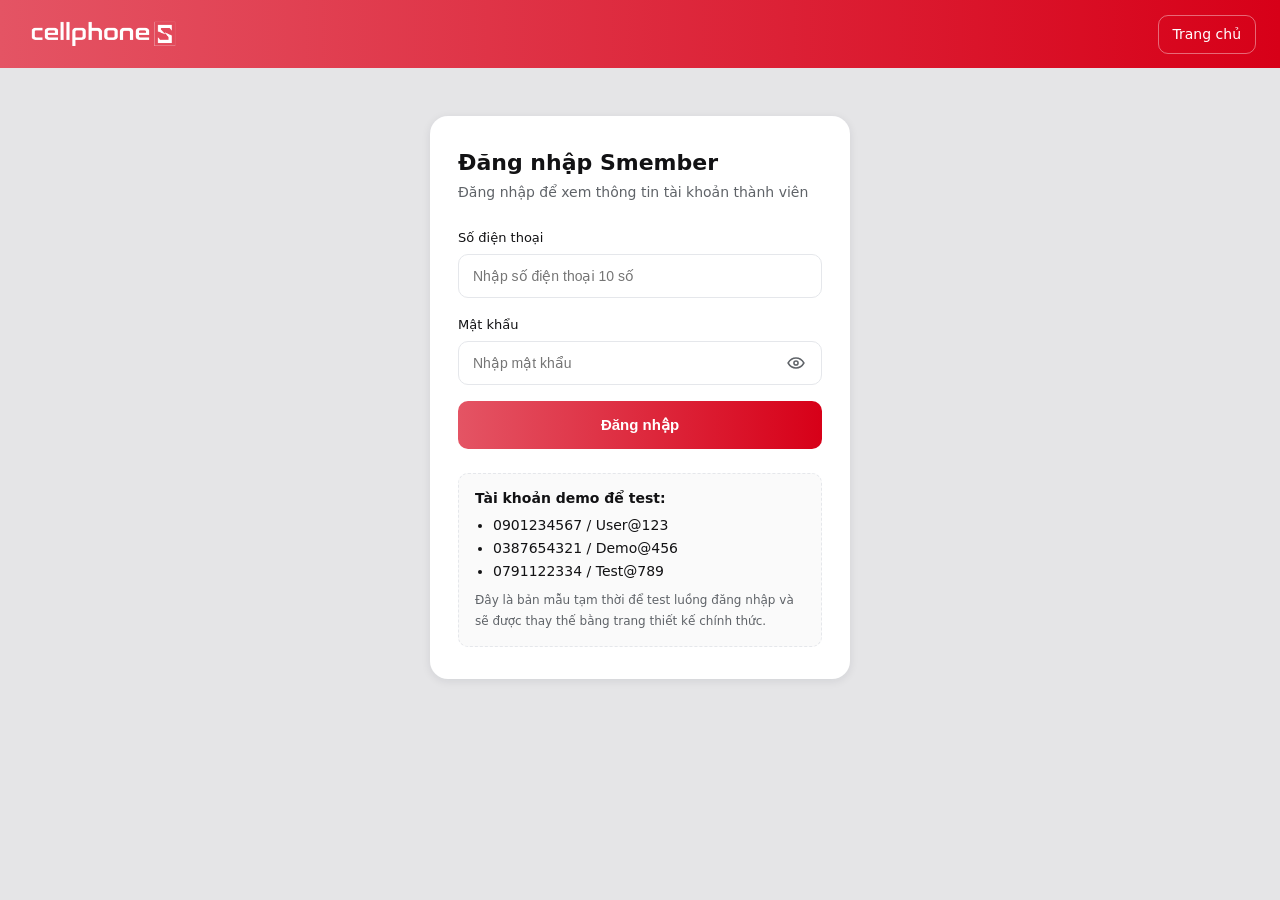
==== smember-login.html @ 5af8bfc6 "feat: complete login and user profile flow" ====
<!DOCTYPE html>
<html lang="vi">
  <head>
    <meta charset="utf-8">
    <meta name="viewport" content="width=device-width, initial-scale=1">
    <meta name="description" content="Đăng nhập Smember CellphoneS - bản mẫu để test luồng đăng nhập">
    <title>Đăng nhập | CellphoneS</title>
    <link rel="stylesheet" href="smember-login.css">
  </head>
  <body class="login-page">
    <header class="login-header">
      <a class="login-header__logo" href="index.html" aria-label="Về trang chủ CellphoneS">
        <img src="assets/user-info/Logo_CPS.webp" alt="CellphoneS">
      </a>
      <a class="login-header__home" href="index.html">Trang chủ</a>
    </header>

    <main class="login-main">
      <section class="login-card" aria-label="Đăng nhập">
        <h1 class="login-card__title">Đăng nhập Smember</h1>
        <p class="login-card__subtitle">Đăng nhập để xem thông tin tài khoản thành viên</p>

        <form class="login-form" data-login-form novalidate>
          <div class="login-form__field">
            <label class="login-form__label" for="login-phone">Số điện thoại</label>
            <input
              class="login-form__input"
              id="login-phone"
              name="phone"
              type="tel"
              inputmode="numeric"
              maxlength="10"
              placeholder="Nhập số điện thoại 10 số"
              data-login-field="phone"
              autocomplete="username"
              aria-describedby="login-phone-error"
              required
            >
            <p
              class="login-form__field-error"
              id="login-phone-error"
              data-login-field-error="phone"
              aria-live="polite"
            ></p>
          </div>

          <div class="login-form__field">
            <label class="login-form__label" for="login-password">Mật khẩu</label>
            <div class="login-form__password-control">
              <input
                class="login-form__input"
                id="login-password"
                name="password"
                type="password"
                placeholder="Nhập mật khẩu"
                data-login-field="password"
                autocomplete="current-password"
                aria-describedby="login-password-caps login-password-error"
                required
              >
              <button
                class="login-form__password-toggle"
                type="button"
                data-password-toggle
                aria-label="Hiện mật khẩu"
                aria-pressed="false"
              >
                <svg class="login-form__password-icon login-form__password-icon--show" viewBox="0 0 24 24" fill="none" stroke="currentColor" stroke-width="1.8" stroke-linecap="round" stroke-linejoin="round" aria-hidden="true"><path d="M2.5 12s3.5-6 9.5-6 9.5 6 9.5 6-3.5 6-9.5 6-9.5-6-9.5-6Z"/><circle cx="12" cy="12" r="2.5"/></svg>
                <svg class="login-form__password-icon login-form__password-icon--hide" viewBox="0 0 24 24" fill="none" stroke="currentColor" stroke-width="1.8" stroke-linecap="round" stroke-linejoin="round" aria-hidden="true"><path d="m3 3 18 18"/><path d="M10.6 6.2A10.7 10.7 0 0 1 12 6c6 0 9.5 6 9.5 6a16 16 0 0 1-2.3 3"/><path d="M6.2 6.2A16.4 16.4 0 0 0 2.5 12s3.5 6 9.5 6c1 0 1.9-.2 2.7-.4"/><path d="M9.9 9.9a3 3 0 0 0 4.2 4.2"/></svg>
              </button>
            </div>
            <p class="login-form__caps-warning" id="login-password-caps" data-password-caps aria-live="polite"></p>
            <p
              class="login-form__field-error"
              id="login-password-error"
              data-login-field-error="password"
              aria-live="polite"
            ></p>
          </div>

          <p class="login-form__error" data-login-error role="alert" aria-live="polite"></p>

          <button class="login-form__submit" type="submit">Đăng nhập</button>
        </form>

        <div class="login-card__note">
          <p class="login-card__note-title">Tài khoản demo để test:</p>
          <ul class="login-card__note-list">
            <li><span>0901234567</span> / <span>User@123</span></li>
            <li><span>0387654321</span> / <span>Demo@456</span></li>
            <li><span>0791122334</span> / <span>Test@789</span></li>
          </ul>
          <p class="login-card__note-desc">
            Đây là bản mẫu tạm thời để test luồng đăng nhập và sẽ được thay thế bằng trang thiết kế chính thức.
          </p>
        </div>
      </section>
    </main>

    <script defer src="src/script/model/AAccount.js"></script>
    <script defer src="src/script/model/Account.js"></script>
    <script defer src="src/script/model/AUser.js"></script>
    <script defer src="src/script/model/User.js"></script>
    <script defer src="src/script/data/demo-data.js"></script>
    <script defer src="src/script/auth/AuthService.js"></script>
    <script defer src="src/script/auth/LoginController.js"></script>
    <script defer src="src/script/page/smember-login.js"></script>
  </body>
</html>
---- smember-login.css ----
:root {
  --brand: #d70018;
  --brand-grad-start: rgb(228 84 100);
  --brand-grad-end: rgb(215 0 24);
  --canvas: #e5e5e7;
  --surface: #fff;
  --text: #121214;
  --secondary: #5f6368;
  --divider: #e5e7eb;
  --error: #d70018;
  --radius-card: 18px;
  --radius-control: 10px;
  --shadow-card: 0 2px 10px rgb(15 23 42 / 9%);
}

* { box-sizing: border-box; }

body {
  margin: 0;
  min-height: 100vh;
  background: var(--canvas);
  color: var(--text);
  font-family: system-ui, -apple-system, "Segoe UI", Roboto, "Helvetica Neue", Arial, sans-serif;
  font-size: 14px;
  line-height: 21px;
}

.login-header {
  display: flex;
  align-items: center;
  justify-content: space-between;
  padding: 14px 24px;
  background: linear-gradient(90deg, var(--brand-grad-start), var(--brand-grad-end));
}

.login-header__logo {
  display: inline-flex;
  align-items: center;
}

.login-header__logo img {
  height: 40px;
  width: auto;
  display: block;
}

.login-header__home {
  color: #fff;
  text-decoration: none;
  font-size: 14px;
  font-weight: 500;
  padding: 8px 14px;
  border: 1px solid rgb(255 255 255 / 40%);
  border-radius: var(--radius-control);
  transition: background-color 0.2s ease;
}

.login-header__home:hover {
  background: rgb(255 255 255 / 12%);
}

.login-main {
  display: grid;
  place-items: center;
  padding: 48px 16px;
}

.login-card {
  width: 100%;
  max-width: 420px;
  background: var(--surface);
  border-radius: var(--radius-card);
  box-shadow: var(--shadow-card);
  padding: 32px 28px;
}

.login-card__title {
  margin: 0 0 4px;
  font-size: 22px;
  line-height: 30px;
}

.login-card__subtitle {
  margin: 0 0 24px;
  color: var(--secondary);
}

.login-form__field {
  margin-bottom: 16px;
}

.login-form__label {
  display: block;
  margin-bottom: 6px;
  font-size: 13px;
  font-weight: 500;
}

.login-form__input {
  width: 100%;
  min-height: 44px;
  padding: 10px 14px;
  border: 1px solid var(--divider);
  border-radius: var(--radius-control);
  font-size: 14px;
  color: var(--text);
  background: var(--surface);
}

.login-form__password-control {
  position: relative;
}

.login-form__password-control .login-form__input {
  padding-right: 52px;
}

.login-form__password-toggle {
  position: absolute;
  top: 0;
  right: 4px;
  width: 44px;
  height: 44px;
  display: grid;
  place-items: center;
  padding: 0;
  border: 0;
  background: transparent;
  color: var(--secondary);
  cursor: pointer;
}

.login-form__password-toggle:hover {
  color: var(--text);
}

.login-form__password-icon {
  width: 20px;
  height: 20px;
}

.login-form__password-icon--hide,
.login-form__password-toggle[aria-pressed="true"] .login-form__password-icon--show {
  display: none;
}

.login-form__password-toggle[aria-pressed="true"] .login-form__password-icon--hide {
  display: block;
}

.login-form__input:focus {
  outline: none;
  border-color: var(--brand);
  box-shadow: 0 0 0 3px rgb(215 0 24 / 10%);
}

.login-form__input[aria-invalid="true"] {
  border-color: var(--error);
}

.login-form__field-error {
  min-height: 18px;
  margin: 5px 0 0;
  color: var(--error);
  font-size: 12px;
  line-height: 18px;
}

.login-form__field-error:empty {
  min-height: 0;
}

.login-form__caps-warning {
  min-height: 0;
  margin: 5px 0 0;
  color: #8a5a00;
  font-size: 12px;
  line-height: 18px;
}

.login-form__caps-warning:empty {
  display: none;
}

.login-form__error {
  display: block;
  margin: 0 0 12px;
  padding: 8px 12px;
  border: 1px solid rgb(215 0 24 / 35%);
  border-radius: var(--radius-control);
  background: rgb(215 0 24 / 7%);
  color: var(--error);
  font-size: 13px;
}

.login-form__error:empty {
  display: none;
}

.login-form__submit {
  width: 100%;
  min-height: 48px;
  border: none;
  border-radius: var(--radius-control);
  background: linear-gradient(90deg, var(--brand-grad-start), var(--brand-grad-end));
  color: #fff;
  font-size: 15px;
  font-weight: 600;
  cursor: pointer;
  transition: opacity 0.2s ease;
}

.login-form__submit:hover {
  opacity: 0.92;
}

.login-card__note {
  margin-top: 24px;
  padding: 14px 16px;
  border: 1px dashed var(--divider);
  border-radius: var(--radius-control);
  background: #fafafa;
}

.login-card__note-title {
  margin: 0 0 6px;
  font-weight: 600;
}

.login-card__note-list {
  margin: 0 0 8px;
  padding-left: 18px;
}

.login-card__note-list li {
  margin-bottom: 2px;
}

.login-card__note-desc {
  margin: 0;
  color: var(--secondary);
  font-size: 12px;
}

@media (max-width: 480px) {
  .login-header {
    padding-inline: 16px;
  }

  .login-main {
    padding: 32px 16px;
  }

  .login-card {
    padding: 28px 20px;
  }

  .login-form__input {
    font-size: 16px;
  }
}
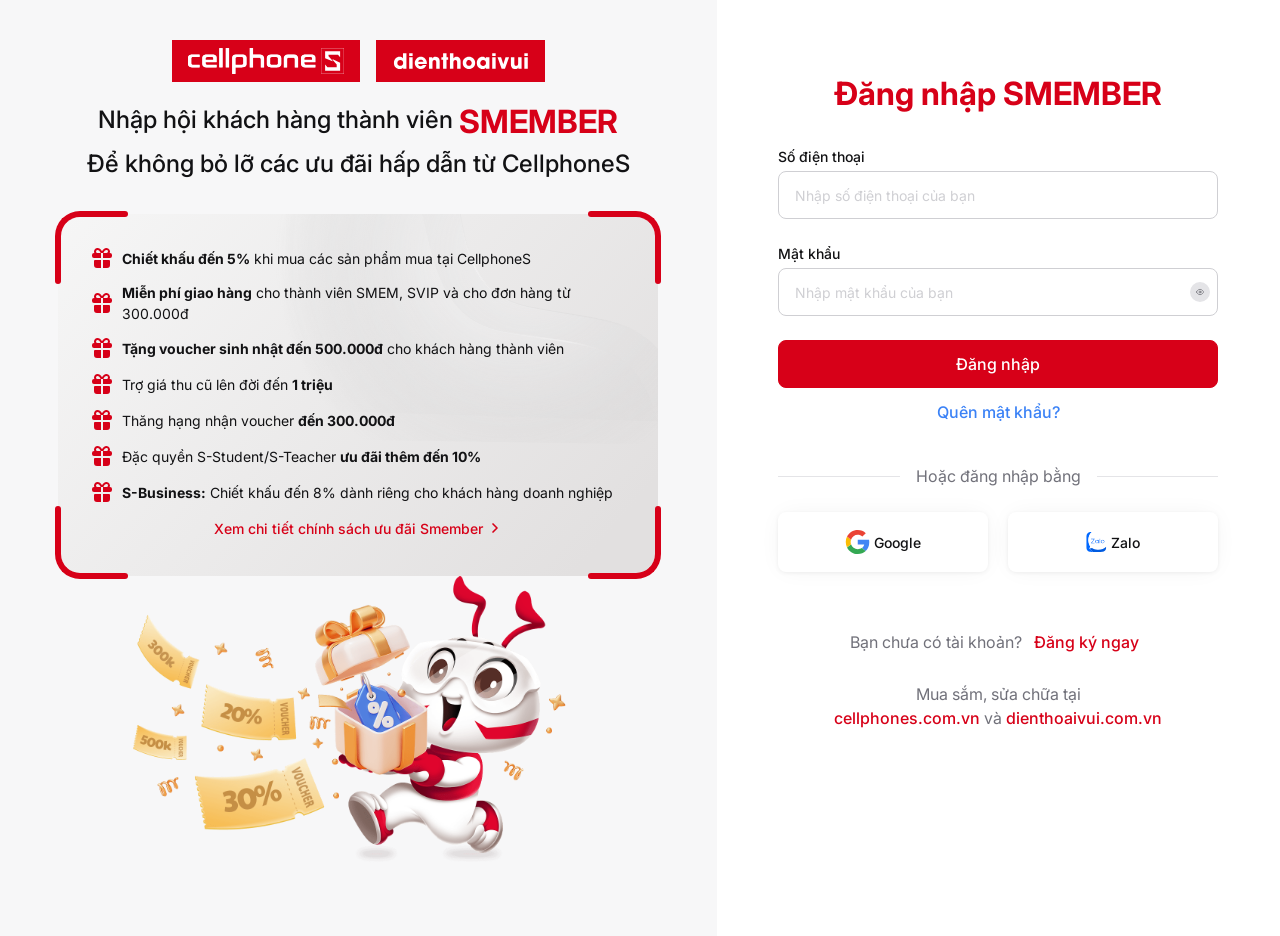
==== commit d2422263: "Cellphones Login page HTML / CSS" ====
--- a/smember-login.html
+++ b/smember-login.html
@@ -1,109 +1,220 @@
 <!DOCTYPE html>
 <html lang="vi">
-  <head>
-    <meta charset="utf-8">
-    <meta name="viewport" content="width=device-width, initial-scale=1">
-    <meta name="description" content="Đăng nhập Smember CellphoneS - bản mẫu để test luồng đăng nhập">
-    <title>Đăng nhập | CellphoneS</title>
-    <link rel="stylesheet" href="smember-login.css">
-  </head>
-  <body class="login-page">
-    <header class="login-header">
-      <a class="login-header__logo" href="index.html" aria-label="Về trang chủ CellphoneS">
-        <img src="assets/user-info/Logo_CPS.webp" alt="CellphoneS">
-      </a>
-      <a class="login-header__home" href="index.html">Trang chủ</a>
-    </header>
-
-    <main class="login-main">
-      <section class="login-card" aria-label="Đăng nhập">
-        <h1 class="login-card__title">Đăng nhập Smember</h1>
-        <p class="login-card__subtitle">Đăng nhập để xem thông tin tài khoản thành viên</p>
-
-        <form class="login-form" data-login-form novalidate>
-          <div class="login-form__field">
-            <label class="login-form__label" for="login-phone">Số điện thoại</label>
-            <input
-              class="login-form__input"
-              id="login-phone"
-              name="phone"
-              type="tel"
-              inputmode="numeric"
-              maxlength="10"
-              placeholder="Nhập số điện thoại 10 số"
-              data-login-field="phone"
-              autocomplete="username"
-              aria-describedby="login-phone-error"
-              required
-            >
-            <p
-              class="login-form__field-error"
-              id="login-phone-error"
-              data-login-field-error="phone"
-              aria-live="polite"
-            ></p>
+<head>
+<meta charset="UTF-8">
+<meta name="viewport" content="width=device-width, initial-scale=1.0">
+<title>Đăng nhập SMEMBER</title>
+<meta name="description" content="Đăng nhập hệ thống khách hàng thành viên SMEMBER - CellphoneS & Điện thoại vui">
+<link rel="icon" href="docs/designs/CellphoneS - Điện thoại, laptop, tablet, phụ kiện chính hãng_files/favicon.ico">
+<link rel="preconnect" href="https://fonts.googleapis.com">
+<link rel="preconnect" href="https://fonts.gstatic.com" crossorigin>
+<link href="https://fonts.googleapis.com/css2?family=Inter:wght@400;500;600;700&display=swap" rel="stylesheet">
+<link rel="stylesheet" href="smember-login.css">
+</head>
+<body>
+
+<!-- Checkbox hack (CSS-only): điều khiển form slide-up trên mobile -->
+<input type="checkbox" id="login-panel-toggle" class="login__panel-toggle" hidden>
+
+<main class="login">
+
+  <!-- ==================== Promo panel (44%) ==================== -->
+  <section class="login__promo">
+    <div class="login__promo-header">
+      <div class="login__promo-logos">
+        <a class="login__promo-logo-link" href="https://cellphones.com.vn" target="_blank" rel="noopener">
+          <img class="login__promo-logo login__promo-logo--cellphones"
+               src="docs/designs/CellphoneS - Điện thoại, laptop, tablet, phụ kiện chính hãng_files/cellphones-long-icon.6a80e2a6.svg" alt="CellphoneS">
+        </a>
+        <a class="login__promo-logo-link" href="https://dienthoaivui.com.vn" target="_blank" rel="noopener">
+          <img class="login__promo-logo login__promo-logo--dtv"
+               src="docs/designs/CellphoneS - Điện thoại, laptop, tablet, phụ kiện chính hãng_files/dtv-long-icon.40a11e1d.svg" alt="Điện thoại vui">
+        </a>
+      </div>
+      <div class="login__promo-heading">
+        <h1 class="login__promo-heading-title">
+          Nhập hội khách hàng thành viên
+          <span class="login__promo-heading-highlight">SMEMBER</span>
+        </h1>
+        <p class="login__promo-heading-sub">Để không bỏ lỡ các ưu đãi hấp dẫn từ CellphoneS</p>
+      </div>
+    </div>
+
+    <div class="login__promo-body">
+      <div class="login__promo-benefits-wrap">
+        <span class="login__promo-benefits-corner" aria-hidden="true"></span>
+        <span class="login__promo-benefits-corner" aria-hidden="true"></span>
+        <span class="login__promo-benefits-corner" aria-hidden="true"></span>
+        <span class="login__promo-benefits-corner" aria-hidden="true"></span>
+
+        <div class="login__promo-benefits">
+        <img class="login__promo-pattern"
+             src="docs/designs/CellphoneS - Điện thoại, laptop, tablet, phụ kiện chính hãng_files/promotion-smember.088823eb.png"
+             alt="" aria-hidden="true">
+
+        <ul class="login__promo-benefits-list">
+          <li class="login__promo-benefits-items">
+            <span class="login__promo-benefit-item-icon" aria-hidden="true">
+              <svg viewBox="0 0 24 24" fill="currentColor" xmlns="http://www.w3.org/2000/svg"><path d="M11 14v8h-4a3 3 0 0 1 -3 -3v-4a1 1 0 0 1 1 -1h6zm8 0a1 1 0 0 1 1 1v4a3 3 0 0 1 -3 3h-4v-8h6zm-2.5 -12a3.5 3.5 0 0 1 3.163 5h.337a2 2 0 0 1 2 2v1a2 2 0 0 1 -2 2h-7v-5h-2v5h-7a2 2 0 0 1 -2 -2v-1a2 2 0 0 1 2 -2h.337a3.486 3.486 0 0 1 -.337 -1.5c0 -1.933 1.567 -3.5 3.483 -3.5c1.755 -.03 3.312 1.092 4.381 2.934l.136 .243c1.033 -1.914 2.56 -3.114 4.291 -3.175l.209 -.002zm-9 2a1.5 1.5 0 0 0 0 3h3.143c-.741 -1.905 -1.949 -3.02 -3.143 -3zm8.983 0c-1.18 -.02 -2.385 1.096 -3.126 3h3.143a1.5 1.5 0 1 0 -.017 -3z"/></svg>
+            </span>
+            <span class="login__promo-benefit-item-text"><strong>Chiết khấu đến 5%</strong> khi mua các sản phẩm mua tại CellphoneS</span>
+          </li>
+          <li class="login__promo-benefits-items">
+            <span class="login__promo-benefit-item-icon" aria-hidden="true">
+              <svg viewBox="0 0 24 24" fill="currentColor" xmlns="http://www.w3.org/2000/svg"><path d="M11 14v8h-4a3 3 0 0 1 -3 -3v-4a1 1 0 0 1 1 -1h6zm8 0a1 1 0 0 1 1 1v4a3 3 0 0 1 -3 3h-4v-8h6zm-2.5 -12a3.5 3.5 0 0 1 3.163 5h.337a2 2 0 0 1 2 2v1a2 2 0 0 1 -2 2h-7v-5h-2v5h-7a2 2 0 0 1 -2 -2v-1a2 2 0 0 1 2 -2h.337a3.486 3.486 0 0 1 -.337 -1.5c0 -1.933 1.567 -3.5 3.483 -3.5c1.755 -.03 3.312 1.092 4.381 2.934l.136 .243c1.033 -1.914 2.56 -3.114 4.291 -3.175l.209 -.002zm-9 2a1.5 1.5 0 0 0 0 3h3.143c-.741 -1.905 -1.949 -3.02 -3.143 -3zm8.983 0c-1.18 -.02 -2.385 1.096 -3.126 3h3.143a1.5 1.5 0 1 0 -.017 -3z"/></svg>
+            </span>
+            <span class="login__promo-benefit-item-text"><strong>Miễn phí giao hàng</strong> cho thành viên SMEM, SVIP và cho đơn hàng từ 300.000đ</span>
+          </li>
+          <li class="login__promo-benefits-items">
+            <span class="login__promo-benefit-item-icon" aria-hidden="true">
+              <svg viewBox="0 0 24 24" fill="currentColor" xmlns="http://www.w3.org/2000/svg"><path d="M11 14v8h-4a3 3 0 0 1 -3 -3v-4a1 1 0 0 1 1 -1h6zm8 0a1 1 0 0 1 1 1v4a3 3 0 0 1 -3 3h-4v-8h6zm-2.5 -12a3.5 3.5 0 0 1 3.163 5h.337a2 2 0 0 1 2 2v1a2 2 0 0 1 -2 2h-7v-5h-2v5h-7a2 2 0 0 1 -2 -2v-1a2 2 0 0 1 2 -2h.337a3.486 3.486 0 0 1 -.337 -1.5c0 -1.933 1.567 -3.5 3.483 -3.5c1.755 -.03 3.312 1.092 4.381 2.934l.136 .243c1.033 -1.914 2.56 -3.114 4.291 -3.175l.209 -.002zm-9 2a1.5 1.5 0 0 0 0 3h3.143c-.741 -1.905 -1.949 -3.02 -3.143 -3zm8.983 0c-1.18 -.02 -2.385 1.096 -3.126 3h3.143a1.5 1.5 0 1 0 -.017 -3z"/></svg>
+            </span>
+            <span class="login__promo-benefit-item-text"><strong>Tặng voucher sinh nhật đến 500.000đ</strong> cho khách hàng thành viên</span>
+          </li>
+          <li class="login__promo-benefits-items">
+            <span class="login__promo-benefit-item-icon" aria-hidden="true">
+              <svg viewBox="0 0 24 24" fill="currentColor" xmlns="http://www.w3.org/2000/svg"><path d="M11 14v8h-4a3 3 0 0 1 -3 -3v-4a1 1 0 0 1 1 -1h6zm8 0a1 1 0 0 1 1 1v4a3 3 0 0 1 -3 3h-4v-8h6zm-2.5 -12a3.5 3.5 0 0 1 3.163 5h.337a2 2 0 0 1 2 2v1a2 2 0 0 1 -2 2h-7v-5h-2v5h-7a2 2 0 0 1 -2 -2v-1a2 2 0 0 1 2 -2h.337a3.486 3.486 0 0 1 -.337 -1.5c0 -1.933 1.567 -3.5 3.483 -3.5c1.755 -.03 3.312 1.092 4.381 2.934l.136 .243c1.033 -1.914 2.56 -3.114 4.291 -3.175l.209 -.002zm-9 2a1.5 1.5 0 0 0 0 3h3.143c-.741 -1.905 -1.949 -3.02 -3.143 -3zm8.983 0c-1.18 -.02 -2.385 1.096 -3.126 3h3.143a1.5 1.5 0 1 0 -.017 -3z"/></svg>
+            </span>
+            <span class="login__promo-benefit-item-text">Trợ giá thu cũ lên đời đến <strong>1 triệu</strong></span>
+          </li>
+          <li class="login__promo-benefits-items">
+            <span class="login__promo-benefit-item-icon" aria-hidden="true">
+              <svg viewBox="0 0 24 24" fill="currentColor" xmlns="http://www.w3.org/2000/svg"><path d="M11 14v8h-4a3 3 0 0 1 -3 -3v-4a1 1 0 0 1 1 -1h6zm8 0a1 1 0 0 1 1 1v4a3 3 0 0 1 -3 3h-4v-8h6zm-2.5 -12a3.5 3.5 0 0 1 3.163 5h.337a2 2 0 0 1 2 2v1a2 2 0 0 1 -2 2h-7v-5h-2v5h-7a2 2 0 0 1 -2 -2v-1a2 2 0 0 1 2 -2h.337a3.486 3.486 0 0 1 -.337 -1.5c0 -1.933 1.567 -3.5 3.483 -3.5c1.755 -.03 3.312 1.092 4.381 2.934l.136 .243c1.033 -1.914 2.56 -3.114 4.291 -3.175l.209 -.002zm-9 2a1.5 1.5 0 0 0 0 3h3.143c-.741 -1.905 -1.949 -3.02 -3.143 -3zm8.983 0c-1.18 -.02 -2.385 1.096 -3.126 3h3.143a1.5 1.5 0 1 0 -.017 -3z"/></svg>
+            </span>
+            <span class="login__promo-benefit-item-text">Thăng hạng nhận voucher <strong>đến 300.000đ</strong></span>
+          </li>
+          <li class="login__promo-benefits-items">
+            <span class="login__promo-benefit-item-icon" aria-hidden="true">
+              <svg viewBox="0 0 24 24" fill="currentColor" xmlns="http://www.w3.org/2000/svg"><path d="M11 14v8h-4a3 3 0 0 1 -3 -3v-4a1 1 0 0 1 1 -1h6zm8 0a1 1 0 0 1 1 1v4a3 3 0 0 1 -3 3h-4v-8h6zm-2.5 -12a3.5 3.5 0 0 1 3.163 5h.337a2 2 0 0 1 2 2v1a2 2 0 0 1 -2 2h-7v-5h-2v5h-7a2 2 0 0 1 -2 -2v-1a2 2 0 0 1 2 -2h.337a3.486 3.486 0 0 1 -.337 -1.5c0 -1.933 1.567 -3.5 3.483 -3.5c1.755 -.03 3.312 1.092 4.381 2.934l.136 .243c1.033 -1.914 2.56 -3.114 4.291 -3.175l.209 -.002zm-9 2a1.5 1.5 0 0 0 0 3h3.143c-.741 -1.905 -1.949 -3.02 -3.143 -3zm8.983 0c-1.18 -.02 -2.385 1.096 -3.126 3h3.143a1.5 1.5 0 1 0 -.017 -3z"/></svg>
+            </span>
+            <span class="login__promo-benefit-item-text">Đặc quyền S-Student/S-Teacher <strong>ưu đãi thêm đến 10%</strong></span>
+          </li>
+          <li class="login__promo-benefits-items">
+            <span class="login__promo-benefit-item-icon" aria-hidden="true">
+              <svg viewBox="0 0 24 24" fill="currentColor" xmlns="http://www.w3.org/2000/svg"><path d="M11 14v8h-4a3 3 0 0 1 -3 -3v-4a1 1 0 0 1 1 -1h6zm8 0a1 1 0 0 1 1 1v4a3 3 0 0 1 -3 3h-4v-8h6zm-2.5 -12a3.5 3.5 0 0 1 3.163 5h.337a2 2 0 0 1 2 2v1a2 2 0 0 1 -2 2h-7v-5h-2v5h-7a2 2 0 0 1 -2 -2v-1a2 2 0 0 1 2 -2h.337a3.486 3.486 0 0 1 -.337 -1.5c0 -1.933 1.567 -3.5 3.483 -3.5c1.755 -.03 3.312 1.092 4.381 2.934l.136 .243c1.033 -1.914 2.56 -3.114 4.291 -3.175l.209 -.002zm-9 2a1.5 1.5 0 0 0 0 3h3.143c-.741 -1.905 -1.949 -3.02 -3.143 -3zm8.983 0c-1.18 -.02 -2.385 1.096 -3.126 3h3.143a1.5 1.5 0 1 0 -.017 -3z"/></svg>
+            </span>
+            <span class="login__promo-benefit-item-text"><strong>S-Business:</strong> Chiết khấu đến 8% dành riêng cho khách hàng doanh nghiệp</span>
+          </li>
+        </ul>
+
+        <a class="login__promo-benefits-cta" href="https://cellphones.com.vn/uu-dai-smember" target="_blank" rel="noopener">
+          <span class="login__promo-benefits-cta-label">Xem chi tiết chính sách ưu đãi Smember</span>
+          <svg class="login__promo-benefits-cta-icon" viewBox="0 0 24 24" fill="none" stroke="currentColor" stroke-width="2.5" stroke-linecap="round" stroke-linejoin="round"><path d="m9 18 6-6-6-6"/></svg>
+        </a>
+        </div>
+      </div>
+
+      <img class="login__promo-illustration"
+           src="docs/designs/CellphoneS - Điện thoại, laptop, tablet, phụ kiện chính hãng_files/smember-promotion-ant.a7833c47.png" alt="SMEMBER mascot">
+    </div>
+  </section>
+
+  <!-- ==================== Form panel (56%) ==================== -->
+  <section class="login__form-panel">
+    <label class="login__form-close" for="login-panel-toggle" aria-label="Đóng">×</label>
+    <div class="login__form">
+      <h2 class="login__form-title">Đăng nhập SMEMBER</h2>
+
+      <form class="login__form-fields" action="#" method="post" novalidate>
+        <div class="login__form-field">
+          <label class="login__form-field-label" for="login-phone">Số điện thoại</label>
+          <input class="login__form-field-input" type="tel" id="login-phone" name="phone"
+                 placeholder="Nhập số điện thoại của bạn" maxlength="10" autocomplete="tel" inputmode="numeric"
+                 aria-describedby="phone-error">
+          <p class="login__form-field-message" id="phone-error" role="alert">Vui lòng nhập số điện thoại</p>
+        </div>
+
+        <div class="login__form-field">
+          <label class="login__form-field-label" for="login-password">Mật khẩu</label>
+          <div class="login__form-field-wrap">
+            <input class="login__form-field-input" type="password" id="login-password" name="password"
+                   placeholder="Nhập mật khẩu của bạn" autocomplete="current-password">
+            <button class="login__form-field-toggle" type="button" aria-label="Hiện/ẩn mật khẩu">
+              <svg class="login__form-field-toggle-icon login__form-field-toggle-icon--eye" viewBox="0 0 24 24" fill="none" stroke="currentColor" stroke-width="1.8" stroke-linecap="round" stroke-linejoin="round"><path d="M1 12s4-8 11-8 11 8 11 8-4 8-11 8-11-8-11-8z"/><circle cx="12" cy="12" r="3"/></svg>
+              <svg class="login__form-field-toggle-icon login__form-field-toggle-icon--eye-off" viewBox="0 0 24 24" fill="none" stroke="currentColor" stroke-width="1.8" stroke-linecap="round" stroke-linejoin="round"><path d="M17.94 17.94A10.07 10.07 0 0 1 12 20c-7 0-11-8-11-8a18.45 18.45 0 0 1 5.06-5.94"/><path d="M9.9 4.24A9.12 9.12 0 0 1 12 4c7 0 11 8 11 8a18.5 18.5 0 0 1-2.16 3.19"/><path d="m14.12 14.12a3 3 0 1 1-4.24-4.24"/><line x1="1" y1="1" x2="23" y2="23"/></svg>
+            </button>
           </div>
-
-          <div class="login-form__field">
-            <label class="login-form__label" for="login-password">Mật khẩu</label>
-            <div class="login-form__password-control">
-              <input
-                class="login-form__input"
-                id="login-password"
-                name="password"
-                type="password"
-                placeholder="Nhập mật khẩu"
-                data-login-field="password"
-                autocomplete="current-password"
-                aria-describedby="login-password-caps login-password-error"
-                required
-              >
-              <button
-                class="login-form__password-toggle"
-                type="button"
-                data-password-toggle
-                aria-label="Hiện mật khẩu"
-                aria-pressed="false"
-              >
-                <svg class="login-form__password-icon login-form__password-icon--show" viewBox="0 0 24 24" fill="none" stroke="currentColor" stroke-width="1.8" stroke-linecap="round" stroke-linejoin="round" aria-hidden="true"><path d="M2.5 12s3.5-6 9.5-6 9.5 6 9.5 6-3.5 6-9.5 6-9.5-6-9.5-6Z"/><circle cx="12" cy="12" r="2.5"/></svg>
-                <svg class="login-form__password-icon login-form__password-icon--hide" viewBox="0 0 24 24" fill="none" stroke="currentColor" stroke-width="1.8" stroke-linecap="round" stroke-linejoin="round" aria-hidden="true"><path d="m3 3 18 18"/><path d="M10.6 6.2A10.7 10.7 0 0 1 12 6c6 0 9.5 6 9.5 6a16 16 0 0 1-2.3 3"/><path d="M6.2 6.2A16.4 16.4 0 0 0 2.5 12s3.5 6 9.5 6c1 0 1.9-.2 2.7-.4"/><path d="M9.9 9.9a3 3 0 0 0 4.2 4.2"/></svg>
-              </button>
-            </div>
-            <p class="login-form__caps-warning" id="login-password-caps" data-password-caps aria-live="polite"></p>
-            <p
-              class="login-form__field-error"
-              id="login-password-error"
-              data-login-field-error="password"
-              aria-live="polite"
-            ></p>
-          </div>
-
-          <p class="login-form__error" data-login-error role="alert" aria-live="polite"></p>
-
-          <button class="login-form__submit" type="submit">Đăng nhập</button>
-        </form>
-
-        <div class="login-card__note">
-          <p class="login-card__note-title">Tài khoản demo để test:</p>
-          <ul class="login-card__note-list">
-            <li><span>0901234567</span> / <span>User@123</span></li>
-            <li><span>0387654321</span> / <span>Demo@456</span></li>
-            <li><span>0791122334</span> / <span>Test@789</span></li>
-          </ul>
-          <p class="login-card__note-desc">
-            Đây là bản mẫu tạm thời để test luồng đăng nhập và sẽ được thay thế bằng trang thiết kế chính thức.
-          </p>
-        </div>
-      </section>
-    </main>
-
-    <script defer src="src/script/model/AAccount.js"></script>
-    <script defer src="src/script/model/Account.js"></script>
-    <script defer src="src/script/model/AUser.js"></script>
-    <script defer src="src/script/model/User.js"></script>
-    <script defer src="src/script/data/demo-data.js"></script>
-    <script defer src="src/script/auth/AuthService.js"></script>
-    <script defer src="src/script/auth/LoginController.js"></script>
-    <script defer src="src/script/page/smember-login.js"></script>
-  </body>
+        </div>
+
+        <button class="login__form-btn login__form-btn--login" type="submit">Đăng nhập</button>
+        <a class="login__form-forgot" href="/restore-password">Quên mật khẩu?</a>
+      </form>
+
+      <div class="login__form-divider">
+        <span class="login__form-divider-text">Hoặc đăng nhập bằng</span>
+      </div>
+
+      <div class="login__form-social">
+        <button class="login__form-social-item login__form-social-item--google" type="button">
+          <img class="login__form-social-item-icon" src="docs/designs/CellphoneS - Điện thoại, laptop, tablet, phụ kiện chính hãng_files/logo-google.b6f9570f.svg" alt="">
+          <span class="login__form-social-item-label">Google</span>
+        </button>
+        <button class="login__form-social-item login__form-social-item--zalo" type="button">
+          <img class="login__form-social-item-icon" src="docs/designs/CellphoneS - Điện thoại, laptop, tablet, phụ kiện chính hãng_files/logo-zalo.120d889f.svg" alt="">
+          <span class="login__form-social-item-label">Zalo</span>
+        </button>
+      </div>
+
+      <p class="login__form-register">
+        <span class="login__form-register-text">Bạn chưa có tài khoản?</span>
+        <a class="login__form-register-link" href="/register">Đăng ký ngay</a>
+      </p>
+
+      <footer class="login__form-footer">
+        <div class="login__form-footer-content">
+          <p class="login__form-footer-text">Mua sắm, sửa chữa tại<br><a class="login__form-footer-link" href="https://cellphones.com.vn" target="_blank" rel="noopener">cellphones.com.vn</a> và <a class="login__form-footer-link" href="https://dienthoaivui.com.vn" target="_blank" rel="noopener">dienthoaivui.com.vn</a></p>
+        </div>
+      </footer>
+    </div>
+  </section>
+
+</main>
+
+<!-- ==================== Mobile CTA bar (sticky bottom) ==================== -->
+<div class="login__cta-bar">
+  <a class="login__cta-bar-btn login__cta-bar-btn--register" href="/register">Đăng ký</a>
+  <label class="login__cta-bar-btn login__cta-bar-btn--login" for="login-panel-toggle" role="button">Đăng nhập</label>
+</div>
+
+<script>
+/* Vanilla JS nhỏ: hiện/ẩn mật khẩu + demo loading/error (bỏ được khi có backend) */
+(function () {
+  var toggle = document.querySelector('.login__form-field-toggle');
+  var pass = document.getElementById('login-password');
+  if (toggle && pass) {
+    toggle.addEventListener('click', function () {
+      var show = pass.type === 'password';
+      pass.type = show ? 'text' : 'password';
+      toggle.classList.toggle('is-visible', show);
+      toggle.setAttribute('aria-label', show ? 'Ẩn mật khẩu' : 'Hiện mật khẩu');
+    });
+  }
+
+  var form = document.querySelector('.login__form-fields');
+  var btn = document.querySelector('.login__form-btn--login');
+  if (form && btn) {
+    form.addEventListener('submit', function (e) {
+      e.preventDefault();
+      var phone = document.getElementById('login-phone');
+      var field = phone ? phone.closest('.login__form-field') : null;
+      if (field) {
+        var empty = !phone.value.trim();
+        field.classList.toggle('login__form-field--error', empty);
+        field.classList.toggle('login__form-field--valid', !empty);
+      }
+      btn.classList.add('is-loading');
+      btn.disabled = true;
+      btn.setAttribute('aria-busy', 'true');
+      btn.textContent = 'Đang đăng nhập…';
+      setTimeout(function () {
+        btn.classList.remove('is-loading');
+        btn.disabled = false;
+        btn.removeAttribute('aria-busy');
+        btn.textContent = 'Đăng nhập';
+      }, 1500);
+    });
+  }
+})();
+</script>
+</body>
 </html>
--- a/smember-login.css
+++ b/smember-login.css
@@ -1,261 +1,460 @@
+/* ============================================================
+   SMEMBER Login — smember.com.vn/login (test script clone)
+   Block: .login (BEM) · HTML5 + CSS3 thuần
+   ============================================================ */
+
+/* ---------- 01. Design tokens ---------- */
 :root {
-  --brand: #d70018;
-  --brand-grad-start: rgb(228 84 100);
-  --brand-grad-end: rgb(215 0 24);
-  --canvas: #e5e5e7;
-  --surface: #fff;
-  --text: #121214;
-  --secondary: #5f6368;
-  --divider: #e5e7eb;
-  --error: #d70018;
-  --radius-card: 18px;
-  --radius-control: 10px;
-  --shadow-card: 0 2px 10px rgb(15 23 42 / 9%);
-}
-
-* { box-sizing: border-box; }
-
+  /* Brand — khớp bản gốc (77fcdcef16506d26.css) */
+  --color-accent:           #d70018;   /* cellphones-500 */
+  --color-accent-dark:      #990011;   /* cellphones-700 (#901) — hover */
+  --color-accent-soft:      #fbe6e8;   /* cellphones-50 */
+  --color-text:             #121214;   /* woodsmoke-900 */
+  --color-text-muted:       #71717a;   /* woodsmoke-500 */
+  --color-text-secondary:   #52525b;   /* woodsmoke-600 */
+  --color-text-placeholder: #cfcfd3;   /* woodsmoke-300 */
+  --color-border:           #cfcfd3;   /* woodsmoke-300 */
+  --color-border-strong:    #52525b;   /* woodsmoke-600 — focus */
+  --color-divider:          #e4e4e7;   /* woodsmoke-200 */
+  --color-surface:          #FFFFFF;
+  --color-surface-muted:    #f7f7f8;   /* woodsmoke-50 — nền promo */
+  --color-info:             #3b82f6;   /* blue-500 — "Quên mật khẩu?" */
+
+  --font-heading: 'Inter', sans-serif;
+  --font-body:    'Inter', sans-serif;
+
+  --font-size-label: 14px;
+  --font-size-input: 14px;
+  --font-size-btn:   16px;
+  --line-height-body: 1.5;
+
+  --input-height:    48px;
+  --button-height:   48px;
+  --radius-input:    8px;
+  --radius-button:   8px;
+  --form-gap:        24px;   /* tablet+ gap-1x-large; mobile 16px */
+  --form-padding-x:  20px;   /* px-large */
+  --form-padding-y:  40px;   /* py-4x-large */
+  --cta-bar-height:  80px;
+
+  --transition-base:    150ms ease;
+  --transition-slow:    300ms ease;
+}
+
+/* ---------- 02. Reset / base ---------- */
+*, *::before, *::after { box-sizing: border-box; }
+html, body { margin: 0; padding: 0; }
 body {
+  font-family: var(--font-body);
+  font-size: 14px;                 /* text-base — khớp bản gốc */
+  color: var(--color-text);
+  line-height: var(--line-height-body);
+  background: var(--color-surface);
+  -webkit-font-smoothing: antialiased;
+}
+img { max-width: 100%; display: block; }
+button, input { font: inherit; color: inherit; }
+button { cursor: pointer; }
+a { text-decoration: none; color: inherit; }
+:focus-visible { outline: 2px solid var(--color-accent); outline-offset: 2px; }
+
+/* ---------- 03. Root layout (desktop ≥ 1024) ---------- */
+.login {
+  display: grid;
+  grid-template-columns: 56fr 44fr;  /* ≈ flex-5 : flex-4 của bản gốc */
+  min-height: 100vh;
+  min-height: 100svh;
+}
+
+/* ---------- 04. Promo panel ---------- */
+.login__promo {
+  display: flex;
+  flex-direction: column;
+  justify-content: center;
+  align-items: center;
+  gap: 32px;                        /* tablet+ gap-3x-large; mobile 20px */
+  padding: var(--form-padding-y) var(--form-padding-x);
+  background: var(--color-surface-muted);
+}
+
+.login__promo-header { width: 100%; max-width: 840px; display: flex; flex-direction: column; align-items: center; gap: 16px; }
+
+.login__promo-logos { display: flex; align-items: center; justify-content: center; gap: 16px; }
+.login__promo-logo-link {
+  background: var(--color-accent);
+  padding: 8px 16px;                /* py-1x-small px-medium */
+  display: inline-flex; align-items: center;
+  text-decoration: none;
+}
+.login__promo-logo { height: 26px; width: auto; display: block; }
+
+.login__promo-heading { text-align: center; width: 100%; }
+.login__promo-heading-title {
+  font-family: var(--font-heading);
+  font-size: 24px;                  /* laptop text-2x-large; tablet 20px; mobile 14px */
+  font-weight: 500;
+  line-height: 1.5;
   margin: 0;
-  min-height: 100vh;
-  background: var(--canvas);
-  color: var(--text);
-  font-family: system-ui, -apple-system, "Segoe UI", Roboto, "Helvetica Neue", Arial, sans-serif;
-  font-size: 14px;
-  line-height: 21px;
-}
-
-.login-header {
-  display: flex;
-  align-items: center;
-  justify-content: space-between;
-  padding: 14px 24px;
-  background: linear-gradient(90deg, var(--brand-grad-start), var(--brand-grad-end));
-}
-
-.login-header__logo {
-  display: inline-flex;
-  align-items: center;
-}
-
-.login-header__logo img {
-  height: 40px;
-  width: auto;
+}
+.login__promo-heading-highlight { color: var(--color-accent); font-weight: 700; font-size: 32px; vertical-align: middle; white-space: nowrap; }
+.login__promo-heading-sub { margin: 0; font-size: 24px; font-weight: 500; color: var(--color-text); text-align: center; }
+
+.login__promo-body { width: 100%; max-width: 840px; display: flex; flex-direction: column; align-items: center; }
+
+/* Outer wrapper: corners live here — no overflow:hidden so dots aren't clipped */
+.login__promo-benefits-wrap {
+  position: relative;
+  width: 100%;
+  max-width: 600px;                 /* tablet+ max-w-[600px]; mobile 400px */
+  min-width: 140px;
+  min-height: 140px;
+}
+
+/* Inner card: overflow:hidden clips the pattern image to rounded corners */
+.login__promo-benefits {
+  position: relative;
+  width: 100%;
+  min-height: 200px;
+  padding: 32px;                    /* tablet+ p-3x-large; mobile p-medium */
+  border-radius: 25px;
+  background: linear-gradient(131deg, #F6F6F6 -0.22%, #ECEBEB 45.23%, #E2E0E0 90.68%);
+  overflow: hidden;
+}
+
+.login__promo-pattern {
+  position: absolute;
+  top: 0; right: 0;
+  width: 70%; max-width: 400px; max-height: 270px;
+  object-fit: contain;
+  z-index: 0;
+  pointer-events: none;
+  user-select: none;
+}
+
+/* 4 góc 70×70 + 8 chấm 6×6 — giữ nguyên, khớp từng pixel bản gốc */
+.login__promo-benefits-corner {
+  position: absolute;
+  width: 70px; height: 70px;
+  border: 6px solid var(--color-accent);
+  background: transparent;
+  pointer-events: none;
+  z-index: 2;
+}
+.login__promo-benefits-corner:nth-child(1) { top: -3px; left: -3px; border-right: 0; border-bottom: 0; border-top-left-radius: 25px; }
+.login__promo-benefits-corner:nth-child(2) { top: -3px; right: -3px; border-left: 0; border-bottom: 0; border-top-right-radius: 25px; }
+.login__promo-benefits-corner:nth-child(3) { bottom: -3px; left: -3px; border-right: 0; border-top: 0; border-bottom-left-radius: 25px; }
+.login__promo-benefits-corner:nth-child(4) { bottom: -3px; right: -3px; border-left: 0; border-top: 0; border-bottom-right-radius: 25px; }
+
+.login__promo-benefits-corner::before,
+.login__promo-benefits-corner::after {
+  content: '';
+  position: absolute;
+  width: 6px; height: 6px;
+  border-radius: 50%;
+  background: var(--color-accent);
+}
+.login__promo-benefits-corner:nth-child(1)::before { bottom: -3px; left: -6px; }
+.login__promo-benefits-corner:nth-child(1)::after  { top: -6px; right: -3px; }
+.login__promo-benefits-corner:nth-child(2)::before { top: -6px; left: -3px; }
+.login__promo-benefits-corner:nth-child(2)::after  { bottom: -3px; right: -6px; }
+.login__promo-benefits-corner:nth-child(3)::before { top: -3px; left: -6px; }
+.login__promo-benefits-corner:nth-child(3)::after  { bottom: -6px; right: -3px; }
+.login__promo-benefits-corner:nth-child(4)::before { bottom: -6px; left: -3px; }
+.login__promo-benefits-corner:nth-child(4)::after  { top: -3px; right: -6px; }
+
+.login__promo-benefits-list { position: relative; z-index: 1; list-style: none; margin: 0; padding: 0; display: grid; gap: 12px; }
+.login__promo-benefits-items { display: flex; align-items: center; gap: 8px; }
+.login__promo-benefit-item-icon {
+  flex-shrink: 0;
+  color: var(--color-accent);
+  display: inline-flex; align-items: center; justify-content: center;
+}
+.login__promo-benefit-item-icon svg { width: 24px; height: 24px; }
+.login__promo-benefit-item-text { font-size: 14px; line-height: 1.5; }
+
+.login__promo-benefits-cta {
+  position: relative; z-index: 1;
+  display: flex; align-items: center; justify-content: center; gap: 4px;
+  width: 100%;
+  min-height: 40px;
+  padding: 8px 16px 0;
+  font-size: 14px; font-weight: 500;
+  color: var(--color-accent);
+  transition: opacity var(--transition-base);
+  text-decoration: none;
+}
+.login__promo-benefits-cta:hover { text-decoration: underline; }
+.login__promo-benefits-cta-icon { width: 16px; height: 16px; }
+
+.login__promo-illustration {
   display: block;
-}
-
-.login-header__home {
+  width: min(100%, 500px);
+  margin-top: -40px;
+  position: relative; z-index: 1;
+  pointer-events: none;
+  user-select: none;
+}
+
+/* ---------- 05. Form panel ---------- */
+.login__form-panel {
+  display: flex; align-items: flex-start; justify-content: center;
+  padding: var(--form-padding-y) var(--form-padding-x);
+  background: var(--color-surface);
+}
+.login__form { width: 100%; max-width: 440px; position: relative; padding-top: 30px; }
+
+.login__form-title {
+  font-family: var(--font-heading);
+  font-size: 32px;                  /* laptop text-4x-large; tablet 28px */
+  font-weight: 700;
+  color: var(--color-accent);
+  text-align: center;
+  margin: 0 0 28px;                 /* gap-2x-large; mobile 20px */
+}
+
+/*.login__form-fields { display: grid; gap: var(--form-gap); }*/
+.login__form-fields { display: flex; flex-direction: column; }
+.login__form-fields > * + * { margin-top: var(--form-gap); }  /* mặc định 24px — chỉnh từng gap bằng margin */
+.login__form-field { display: grid; gap: 4px; }
+.login__form-field-label { font-size: var(--font-size-label); font-weight: 500; }
+.login__form-field-input {
+  width: 100%;
+  height: var(--input-height);
+  padding: 0 16px;                  /* pl-medium */
+  border: 1px solid var(--color-border);
+  border-radius: var(--radius-input);
+  font-size: var(--font-size-input);
+  background: var(--color-surface);
+  transition: border-color var(--transition-base);
+}
+.login__form-field-input::placeholder { color: var(--color-text-placeholder); }
+.login__form-field-input:focus {
+  outline: none;
+  border-color: var(--color-border-strong);
+}
+.login__form-field--error .login__form-field-input { border-color: #EF4444; }
+.login__form-field--error .login__form-field-input:focus { border-color: #EF4444; }
+.login__form-field--valid .login__form-field-input { border-color: #10B981; }
+.login__form-field-message { display: none; margin: 0; font-size: 12px; color: #EF4444; }
+.login__form-field--error .login__form-field-message { display: block; }
+
+.login__form-field-wrap { position: relative; }
+.login__form-field-wrap .login__form-field-input { padding-right: 36px; }
+.login__form-field-toggle {
+  position: absolute; top: 50%; right: 8px;
+  transform: translateY(-50%);
+  width: 20px; height: 20px;
+  display: inline-flex; align-items: center; justify-content: center;
+  border: 0; border-radius: 50%;
+  background: var(--color-divider);
+  color: var(--color-text-secondary);
+  transition: background var(--transition-base);
+}
+.login__form-field-toggle:hover { background: var(--color-text-placeholder); }
+.login__form-field-toggle-icon { width: 14px; height: 14px; }
+.login__form-field-toggle-icon--eye-off { display: none; }
+.login__form-field-toggle.is-visible .login__form-field-toggle-icon--eye { display: none; }
+.login__form-field-toggle.is-visible .login__form-field-toggle-icon--eye-off { display: block; }
+
+.login__form-btn--login {
+  height: var(--button-height);
+  border: 1px solid var(--color-accent);
+  border-radius: var(--radius-button);
+  background: var(--color-accent);
   color: #fff;
-  text-decoration: none;
-  font-size: 14px;
+  font-size: var(--font-size-btn);
   font-weight: 500;
-  padding: 8px 14px;
-  border: 1px solid rgb(255 255 255 / 40%);
-  border-radius: var(--radius-control);
-  transition: background-color 0.2s ease;
-}
-
-.login-header__home:hover {
-  background: rgb(255 255 255 / 12%);
-}
-
-.login-main {
-  display: grid;
-  place-items: center;
-  padding: 48px 16px;
-}
-
-.login-card {
-  width: 100%;
-  max-width: 420px;
-  background: var(--surface);
-  border-radius: var(--radius-card);
-  box-shadow: var(--shadow-card);
-  padding: 32px 28px;
-}
-
-.login-card__title {
-  margin: 0 0 4px;
-  font-size: 22px;
-  line-height: 30px;
-}
-
-.login-card__subtitle {
-  margin: 0 0 24px;
-  color: var(--secondary);
-}
-
-.login-form__field {
-  margin-bottom: 16px;
-}
-
-.login-form__label {
-  display: block;
-  margin-bottom: 6px;
-  font-size: 13px;
-  font-weight: 500;
-}
-
-.login-form__input {
-  width: 100%;
-  min-height: 44px;
-  padding: 10px 14px;
-  border: 1px solid var(--divider);
-  border-radius: var(--radius-control);
-  font-size: 14px;
-  color: var(--text);
-  background: var(--surface);
-}
-
-.login-form__password-control {
-  position: relative;
-}
-
-.login-form__password-control .login-form__input {
-  padding-right: 52px;
-}
-
-.login-form__password-toggle {
-  position: absolute;
-  top: 0;
-  right: 4px;
-  width: 44px;
-  height: 44px;
-  display: grid;
-  place-items: center;
-  padding: 0;
-  border: 0;
-  background: transparent;
-  color: var(--secondary);
-  cursor: pointer;
-}
-
-.login-form__password-toggle:hover {
-  color: var(--text);
-}
-
-.login-form__password-icon {
-  width: 20px;
-  height: 20px;
-}
-
-.login-form__password-icon--hide,
-.login-form__password-toggle[aria-pressed="true"] .login-form__password-icon--show {
-  display: none;
-}
-
-.login-form__password-toggle[aria-pressed="true"] .login-form__password-icon--hide {
-  display: block;
-}
-
-.login-form__input:focus {
-  outline: none;
-  border-color: var(--brand);
-  box-shadow: 0 0 0 3px rgb(215 0 24 / 10%);
-}
-
-.login-form__input[aria-invalid="true"] {
-  border-color: var(--error);
-}
-
-.login-form__field-error {
-  min-height: 18px;
-  margin: 5px 0 0;
-  color: var(--error);
-  font-size: 12px;
-  line-height: 18px;
-}
-
-.login-form__field-error:empty {
-  min-height: 0;
-}
-
-.login-form__caps-warning {
-  min-height: 0;
-  margin: 5px 0 0;
-  color: #8a5a00;
-  font-size: 12px;
-  line-height: 18px;
-}
-
-.login-form__caps-warning:empty {
-  display: none;
-}
-
-.login-form__error {
-  display: block;
-  margin: 0 0 12px;
-  padding: 8px 12px;
-  border: 1px solid rgb(215 0 24 / 35%);
-  border-radius: var(--radius-control);
-  background: rgb(215 0 24 / 7%);
-  color: var(--error);
-  font-size: 13px;
-}
-
-.login-form__error:empty {
-  display: none;
-}
-
-.login-form__submit {
+  display: inline-flex; align-items: center; justify-content: center;
+  transition: background var(--transition-base), border-color var(--transition-base);
+}
+.login__form-btn--login:hover { background: var(--color-accent-dark); border-color: var(--color-accent-dark); }
+.login__form-btn--login:active { transform: translateY(1px); }
+.login__form-btn--login.is-loading { opacity: .7; pointer-events: none; }
+.login__form-btn--login.is-loading::before {
+  content: '';
+  width: 18px; height: 18px;
+  margin-right: 10px;
+  border: 2px solid rgba(255,255,255,.4);
+  border-top-color: #fff;
+  border-radius: 50%;
+  animation: login-spin .7s linear infinite;
+}
+@keyframes login-spin { to { transform: rotate(360deg); } }
+
+.login__form-forgot {
+  display: flex; align-items: center; justify-content: center;
   width: 100%;
   min-height: 48px;
-  border: none;
-  border-radius: var(--radius-control);
-  background: linear-gradient(90deg, var(--brand-grad-start), var(--brand-grad-end));
-  color: #fff;
-  font-size: 15px;
-  font-weight: 600;
+  /*border: 1px solid var(--color-surface);
+  border-radius: var(--radius-button);*/
+  min-height: 48px;
+  margin-top: 0;                    /* bỏ gap với nút "Đăng nhập" */
+  border: 1px solid var(--color-surface);
+  font-size: 16px;                  /* text-medium */
+  font-weight: 500;
+  color: var(--color-info);
+  transition: color var(--transition-base);
+}
+.login__form-forgot:hover { text-decoration: underline; }
+
+.login__form-divider {
+  display: flex; align-items: center; gap: 16px;   /* tablet+ 24px */
+  margin: 28px 0 0;
+  color: var(--color-text-muted);
+  font-size: 16px;                                  /* tablet+ 16px */
+}
+.login__form-divider::before,
+.login__form-divider::after { content: ''; flex: 1; height: 1px; background: var(--color-divider); }
+
+/*.login__form-social { display: flex; justify-content: space-between; align-items: center; gap: 20px; }*/
+.login__form-social { display: flex; justify-content: space-between; align-items: center; gap: 20px; margin-top: var(--form-gap); }  /* 24px — gap chuyển từ nút Đăng nhập/Quên mật khẩu */
+
+.login__form-social-item {
+  flex: 1;
+  min-width: 120px;
+  height: 60px;
+  display: inline-flex; align-items: center; justify-content: center; gap: 4px;
+  border: 0;
+  border-radius: var(--radius-button);
+  background: var(--color-surface);
+  font-size: 14px; font-weight: 500;
+  padding: 0 10px;
+  box-shadow: rgba(0,0,0,.06) 0px 0px 24px -4px, rgba(0,0,0,.06) 0px 1px 4px 0px;
+  transition: all var(--transition-slow);
   cursor: pointer;
-  transition: opacity 0.2s ease;
-}
-
-.login-form__submit:hover {
-  opacity: 0.92;
-}
-
-.login-card__note {
-  margin-top: 24px;
-  padding: 14px 16px;
-  border: 1px dashed var(--divider);
-  border-radius: var(--radius-control);
-  background: #fafafa;
-}
-
-.login-card__note-title {
-  margin: 0 0 6px;
-  font-weight: 600;
-}
-
-.login-card__note-list {
-  margin: 0 0 8px;
-  padding-left: 18px;
-}
-
-.login-card__note-list li {
-  margin-bottom: 2px;
-}
-
-.login-card__note-desc {
-  margin: 0;
-  color: var(--secondary);
-  font-size: 12px;
-}
-
-@media (max-width: 480px) {
-  .login-header {
-    padding-inline: 16px;
-  }
-
-  .login-main {
-    padding: 32px 16px;
-  }
-
-  .login-card {
-    padding: 28px 20px;
-  }
-
-  .login-form__input {
-    font-size: 16px;
-  }
-}
+}
+.login__form-social-item:active { transform: scale(.95); }
+.login__form-social-item-icon { width: 22px; height: 22px; }
+.login__form-social-item--google .login__form-social-item-icon { width: 25px; height: 24px; }
+.login__form-social-item--zalo .login__form-social-item-icon { width: 21px; height: 20px; }
+
+.login__form-register { margin: 58px 0 0; text-align: center; font-size: 16px; color: var(--color-text-muted); }
+.login__form-register-link { color: var(--color-accent); font-weight: 500; padding: 0 8px; }
+.login__form-register-link:hover { text-decoration: underline; }
+
+.login__form-footer { margin-top: 28px; }
+.login__form-footer-content { display: flex; justify-content: center; }
+.login__form-footer-text { font-size: 16px; color: var(--color-text-muted); text-align: center; margin: 0; }
+.login__form-footer-link { color: var(--color-accent); font-weight: 500; }
+.login__form-footer-link:hover { text-decoration: underline; }
+
+/* Nút đóng — chỉ hiện trên mobile */
+.login__form-close { display: none; }
+
+/* ---------- 06. Mobile CTA bar ---------- */
+.login__cta-bar { display: none; }
+
+/* ---------- 07. Tablet 768–1023px ---------- */
+@media (max-width: 1023px) {
+  .login__form-title { font-size: 28px; }
+  .login__promo-heading-title { font-size: 20px; }
+  .login__promo-heading-sub { font-size: 20px; }
+  .login__promo-heading-highlight { font-size: 28px; }
+  /*.login__form-fields { gap: 24px; }*/
+  .login__form-divider { gap: 24px; font-size: 16px; }
+}
+
+/* ---------- 08. Mobile ≤ 767px ---------- */
+@media (max-width: 767px) {
+  .login { display: flex; flex-direction: column; }
+  .login__promo {
+    flex: 1;
+    min-height: 100svh;
+    padding: 20px 8px calc(var(--cta-bar-height) + 40px);
+    gap: 20px;
+  }
+
+  /* ---------- 09. Mobile S ≤ 390px: thu nhỏ logo cho vừa ---------- */
+  @media (max-width: 390px) {
+    .login__promo-logo-link { padding: 6px 10px; }
+    .login__promo-logo { height: 20px; }
+  }
+  .login__promo-header { max-width: 100%; gap: 12px; }
+  .login__promo-body { max-width: 100%; }
+  .login__promo-benefits-wrap { max-width: 400px; }
+  .login__promo-heading-title { font-size: 14px; }
+  .login__promo-heading-sub { font-size: 14px; }
+  .login__promo-heading-highlight { font-size: 20px; }
+  .login__promo-benefits { padding: 16px; }
+  .login__promo-benefits-list { gap: 8px; }
+  .login__promo-benefit-item-text { font-size: 12px; }
+  .login__promo-benefits-cta { font-size: 12px; }
+  .login__promo-illustration { margin-top: -30px; width: min(80%, 300px); }
+
+  /* Form = bottom sheet slide-up (CSS-only checkbox hack) */
+  .login__form-panel {
+    position: fixed;
+    left: 0; right: 0; bottom: 0;
+    max-height: 86vh;
+    overflow-y: auto;
+    align-items: flex-start; justify-content: flex-start;
+    padding: 28px 20px calc(24px + env(safe-area-inset-bottom));
+    border-radius: 20px 20px 0 0;
+    box-shadow: 0 -8px 32px rgba(0,0,0,.16);
+    transform: translateY(110%);
+    transition: transform var(--transition-slow);
+    z-index: 60;
+  }
+  #login-panel-toggle:checked ~ .login .login__form-panel { transform: translateY(0); }
+  #login-panel-toggle:checked ~ .login__cta-bar { display: none; }
+
+  .login__form { max-width: 100%; padding-top: 0; }
+  .login__form-title { margin-bottom: 20px; }
+  /*.login__form-fields { gap: 16px; }*/
+  .login__form-fields > * + * { margin-top: 16px; }  /* gap-medium */
+  .login__form-forgot { margin-top: 0; }              /* giữ 0px giữa "Đăng nhập" & "Quên mật khẩu?" */
+
+  .login__form-close {
+    display: inline-flex;
+    align-items: center; justify-content: center;
+    position: absolute; top: 16px; right: 16px;
+    width: 40px; height: 40px;
+    border-radius: 50%;
+    background: #F5F5F5;
+    font-size: 24px; line-height: 1;
+    color: var(--color-text-muted);
+  }
+  .login__form-close:active { background: var(--color-border); }
+
+  /* Social: 60×60 icon-only (khớp bản gốc) */
+  .login__form-social { justify-content: center; gap: 16px; }
+  .login__form-social-item { flex: 0 0 auto; min-width: 0; width: 60px; height: 60px; }
+  .login__form-social-item-label { display: none; }
+
+  /* Khoảng cách dọc theo gap-medium (16px) + mt-[30px] của register */
+  .login__form-divider { margin-top: 16px; }
+  .login__form-register { margin-top: 46px; }
+  .login__form-footer { margin-top: 16px; }
+
+  /* CTA bar sticky bottom */
+  .login__cta-bar {
+    display: flex; gap: 12px;
+    position: fixed; left: 0; right: 0; bottom: 0;
+    height: var(--cta-bar-height);
+    padding: 16px;
+    padding-bottom: calc(16px + env(safe-area-inset-bottom));
+    background: #fff;
+    border-top: 1px solid var(--color-border);
+    box-shadow: 0 -4px 24px rgba(0,0,0,.08);
+    z-index: 50;
+  }
+  .login__cta-bar-btn {
+    flex: 1;
+    display: inline-flex; align-items: center; justify-content: center;
+    height: 48px;
+    border-radius: var(--radius-button);
+    font-size: var(--font-size-btn);
+    font-weight: 600;
+    transition: opacity var(--transition-base);
+  }
+  .login__cta-bar-btn:active { opacity: .85; }
+  .login__cta-bar-btn--register { border: 1px solid var(--color-accent); color: var(--color-accent); background: transparent; }
+  .login__cta-bar-btn--login { background: var(--color-accent); color: #fff; }
+}
+
+/* ---------- 09. prefers-reduced-motion ---------- */
+@media (prefers-reduced-motion: reduce) {
+  .login__form-btn--login.is-loading::before { animation: none; }
+  .login__form-panel { transition: none; }
+  .login__form-social-item { transition: none; }
+}
